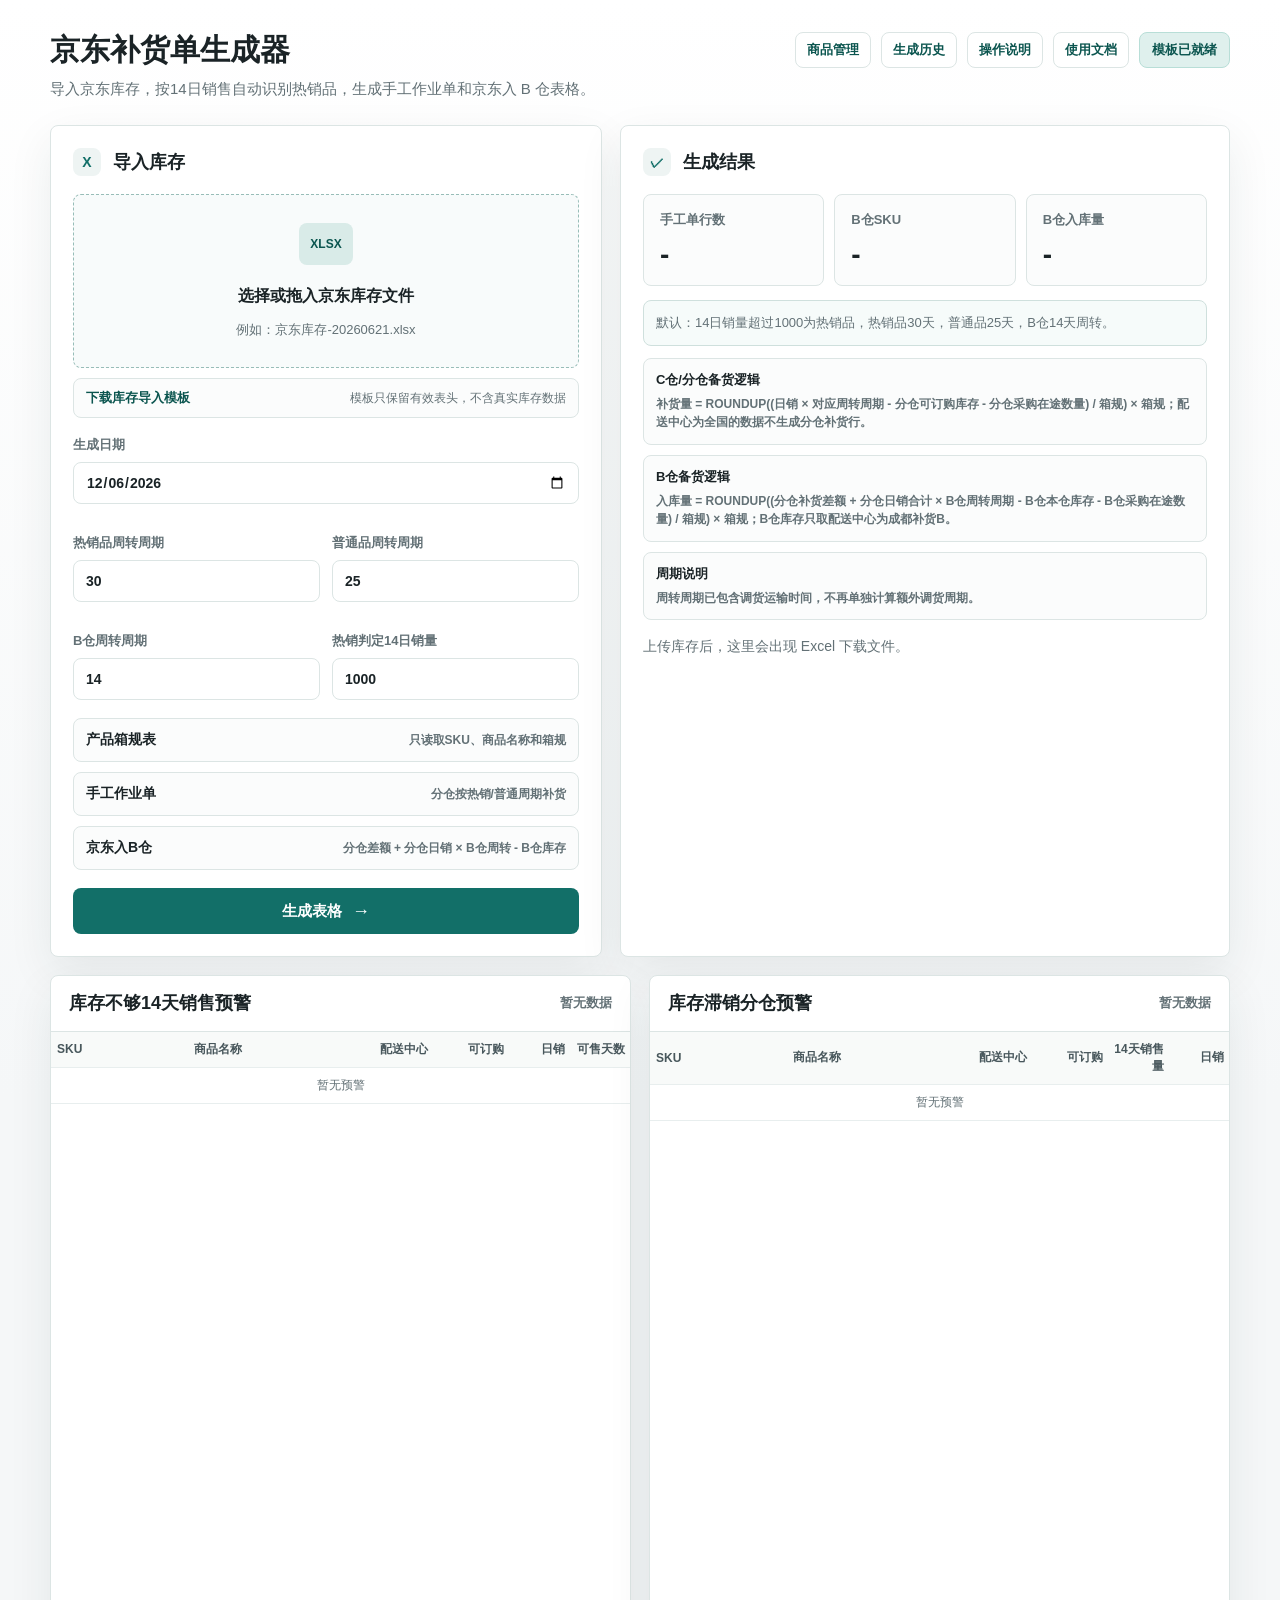
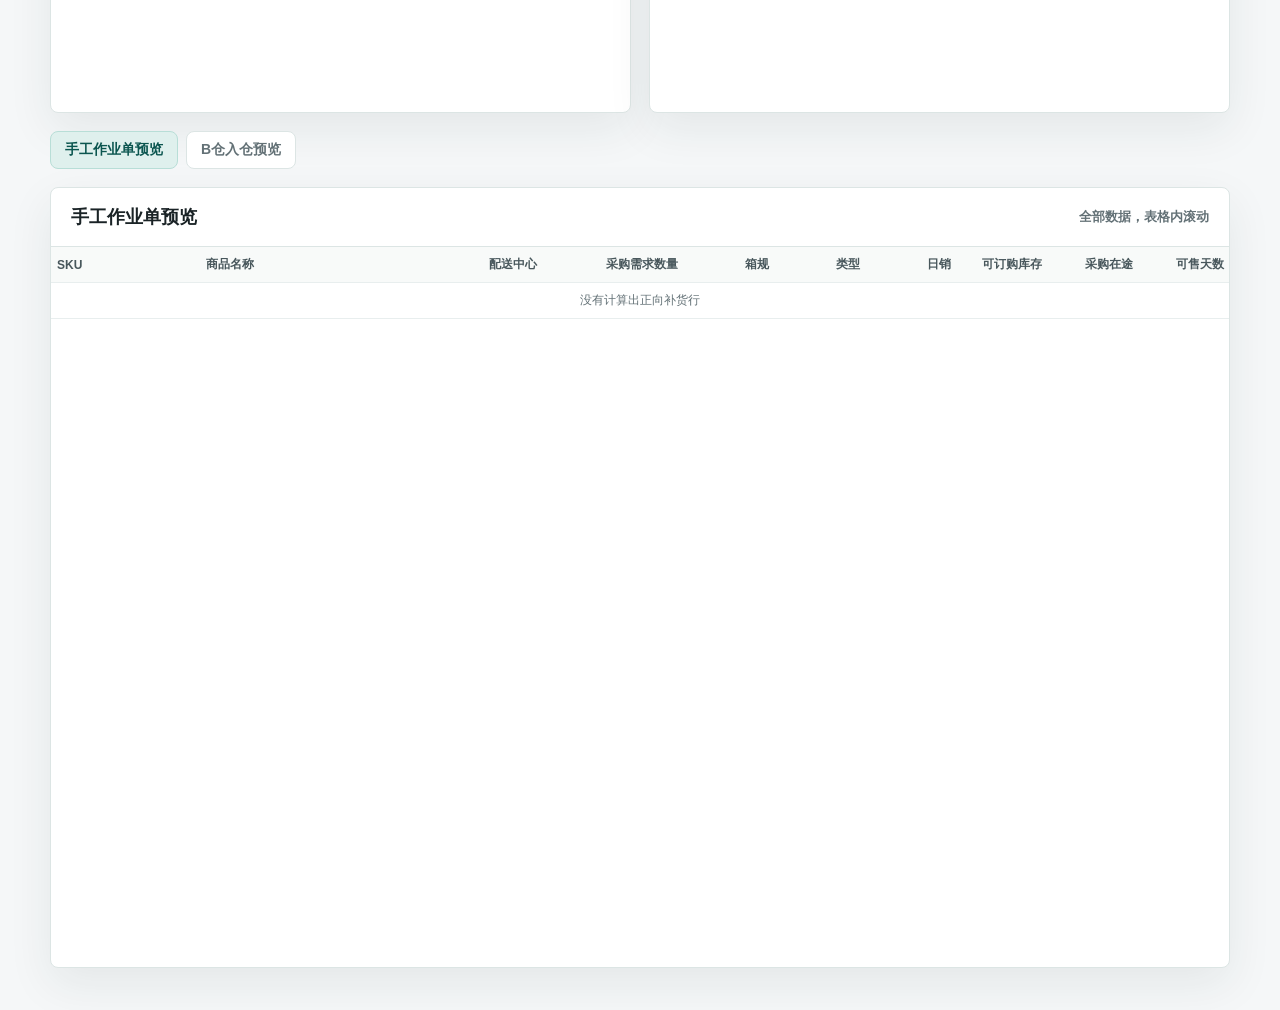
==== static/index.html @ a7c9fe4e "Initial JD replenishment app" ====
﻿<!doctype html>
<html lang="zh-CN">
  <head>
    <meta charset="utf-8" />
    <meta name="viewport" content="width=device-width, initial-scale=1" />
    <title>京东补货单生成器</title>
    <link rel="stylesheet" href="/static/styles.css?v=20260625-docs-template1" />
  </head>
  <body>
    <main class="shell">
      <header class="topbar">
        <div>
          <h1>京东补货单生成器</h1>
          <p>导入京东库存，按14日销售自动识别热销品，生成手工作业单和京东入 B 仓表格。</p>
        </div>
        <nav class="top-actions">
          <a href="/products">商品管理</a>
          <a href="/history">生成历史</a>
          <a href="/static/docs/操作说明.md" target="_blank" rel="noopener">操作说明</a>
          <a href="/static/docs/程序使用文档.md" target="_blank" rel="noopener">使用文档</a>
          <div class="status-pill" id="statusPill">模板已就绪</div>
        </nav>
      </header>

      <section class="workspace">
        <form class="panel upload-panel" id="generateForm">
          <div class="section-title">
            <span class="icon">X</span>
            <h2>导入库存</h2>
          </div>

          <label class="dropzone" for="inventoryFile" id="dropzone">
            <input id="inventoryFile" name="inventory" type="file" accept=".xlsx" required />
            <span class="file-icon">XLSX</span>
            <strong id="fileLabel">选择或拖入京东库存文件</strong>
            <small>例如：京东库存-20260621.xlsx</small>
          </label>
          <div class="upload-help-row">
            <a href="/static/templates/库存导入模板.xlsx" download>下载库存导入模板</a>
            <span>模板只保留有效表头，不含真实库存数据</span>
          </div>

          <div class="field-grid">
            <label class="field">
              <span>生成日期</span>
              <input id="runDate" name="run_date" type="date" required />
            </label>
            <label class="field">
              <span>热销品周转周期</span>
              <input id="hotTurnoverDays" name="hot_turnover_days" type="number" min="0" step="1" value="30" />
            </label>
            <label class="field">
              <span>普通品周转周期</span>
              <input id="normalTurnoverDays" name="normal_turnover_days" type="number" min="0" step="1" value="25" />
            </label>
            <label class="field">
              <span>B仓周转周期</span>
              <input id="bTurnoverDays" name="b_turnover_days" type="number" min="0" step="1" value="14" />
            </label>
            <label class="field">
              <span>热销判定14日销量</span>
              <input id="hotSalesThreshold" name="hot_sales_threshold" type="number" min="0" step="1" value="1000" />
            </label>
          </div>

          <div class="template-list">
            <div><span>产品箱规表</span><strong>只读取SKU、商品名称和箱规</strong></div>
            <div><span>手工作业单</span><strong>分仓按热销/普通周期补货</strong></div>
            <div><span>京东入B仓</span><strong>分仓差额 + 分仓日销 × B仓周转 - B仓库存</strong></div>
          </div>

          <button class="primary-button" type="submit">
            <span>生成表格</span>
            <span class="button-icon">→</span>
          </button>
        </form>

        <section class="panel result-panel">
          <div class="section-title">
            <span class="icon">✓</span>
            <h2>生成结果</h2>
          </div>

          <div class="metrics">
            <div>
              <span>手工单行数</span>
              <strong id="manualCount">-</strong>
            </div>
            <div>
              <span>B仓SKU</span>
              <strong id="bCount">-</strong>
            </div>
            <div>
              <span>B仓入库量</span>
              <strong id="totalQty">-</strong>
            </div>
          </div>

          <div class="rule-note" id="ruleNote">默认：14日销量超过1000为热销品，热销品30天，普通品25天，B仓14天周转。</div>

          <div class="logic-list">
            <div>
              <span>C仓/分仓备货逻辑</span>
              <strong>补货量 = ROUNDUP((日销 × 对应周转周期 - 分仓可订购库存 - 分仓采购在途数量) / 箱规) × 箱规；配送中心为全国的数据不生成分仓补货行。</strong>
            </div>
            <div>
              <span>B仓备货逻辑</span>
              <strong>入库量 = ROUNDUP((分仓补货差额 + 分仓日销合计 × B仓周转周期 - B仓本仓库存 - B仓采购在途数量) / 箱规) × 箱规；B仓库存只取配送中心为成都补货B。</strong>
            </div>
            <div>
              <span>周期说明</span>
              <strong>周转周期已包含调货运输时间，不再单独计算额外调货周期。</strong>
            </div>
          </div>

          <div class="downloads" id="downloads">
            <p class="empty">上传库存后，这里会出现 Excel 下载文件。</p>
          </div>
        </section>
      </section>

      <section class="warning-grid">
        <section class="panel warning-panel">
          <div class="table-head">
            <h2>库存不够14天销售预警</h2>
            <span id="shortageMeta">暂无数据</span>
          </div>
          <div class="table-wrap compact">
            <table>
              <thead>
                <tr>
                  <th>SKU</th>
                  <th>商品名称</th>
                  <th>配送中心</th>
                  <th>可订购</th>
                  <th>日销</th>
                  <th>可售天数</th>
                </tr>
              </thead>
              <tbody id="shortageBody">
                <tr><td colspan="6" class="placeholder">暂无预警</td></tr>
              </tbody>
            </table>
          </div>
        </section>

        <section class="panel warning-panel">
          <div class="table-head">
            <h2>库存滞销分仓预警</h2>
            <span id="stagnantMeta">暂无数据</span>
          </div>
          <div class="table-wrap compact">
            <table>
              <thead>
                <tr>
                  <th>SKU</th>
                  <th>商品名称</th>
                  <th>配送中心</th>
                  <th>可订购</th>
                  <th>14天销售量</th>
                  <th>日销</th>
                </tr>
              </thead>
              <tbody id="stagnantBody">
                <tr><td colspan="6" class="placeholder">暂无预警</td></tr>
              </tbody>
            </table>
          </div>
        </section>
      </section>

      <section class="preview-tabs">
        <button type="button" class="tab-button active" data-preview="manual">手工作业单预览</button>
        <button type="button" class="tab-button" data-preview="b">B仓入仓预览</button>
      </section>

      <section class="table-section">
        <div class="table-head">
          <h2 id="previewTitle">手工作业单预览</h2>
          <span id="previewMeta">全部数据，表格内滚动</span>
        </div>
        <div class="table-wrap">
          <table>
            <thead id="previewHead"></thead>
            <tbody id="previewBody">
              <tr><td colspan="7" class="placeholder">暂无数据</td></tr>
            </tbody>
          </table>
        </div>
      </section>
    </main>
    <script src="/static/app.js?v=20260625-table-compact1"></script>
  </body>
</html>
---- static/styles.css ----
:root {
  color-scheme: light;
  --bg: #f5f7f8;
  --surface: #ffffff;
  --surface-muted: #eef4f3;
  --text: #1a2326;
  --muted: #637176;
  --line: #dce5e4;
  --accent: #126f68;
  --accent-dark: #0b554f;
  --accent-soft: #dff0ed;
  --blue: #2f5f98;
  --shadow: 0 16px 45px rgba(28, 47, 50, 0.08);
}

* {
  box-sizing: border-box;
}

body {
  margin: 0;
  min-height: 100vh;
  background: linear-gradient(180deg, #ffffff 0%, var(--bg) 42%);
  color: var(--text);
  font-family:
    "Microsoft YaHei UI",
    "Microsoft YaHei",
    "PingFang SC",
    Arial,
    sans-serif;
  letter-spacing: 0;
}

.shell {
  width: min(1180px, calc(100vw - 40px));
  margin: 0 auto;
  padding: 32px 0 42px;
}

.topbar {
  display: flex;
  align-items: flex-start;
  justify-content: space-between;
  gap: 24px;
  margin-bottom: 24px;
}

.top-actions {
  display: flex;
  align-items: center;
  gap: 10px;
  flex-wrap: wrap;
  justify-content: flex-end;
}

.top-actions a {
  padding: 8px 11px;
  border: 1px solid var(--line);
  border-radius: 8px;
  background: #fff;
  color: var(--accent-dark);
  font-size: 13px;
  font-weight: 800;
  text-decoration: none;
}

h1,
h2,
p {
  margin: 0;
}

h1 {
  font-size: 30px;
  line-height: 1.2;
  font-weight: 750;
}

.topbar p {
  margin-top: 9px;
  color: var(--muted);
  font-size: 15px;
  line-height: 1.6;
}

.status-pill {
  flex: 0 0 auto;
  padding: 8px 12px;
  border: 1px solid #b8ded7;
  border-radius: 8px;
  background: var(--accent-soft);
  color: var(--accent-dark);
  font-size: 13px;
  font-weight: 700;
}

.workspace {
  display: grid;
  grid-template-columns: minmax(360px, 0.95fr) minmax(420px, 1.05fr);
  gap: 18px;
  align-items: stretch;
}

.panel,
.table-section {
  background: var(--surface);
  border: 1px solid var(--line);
  border-radius: 8px;
  box-shadow: var(--shadow);
}

.panel {
  padding: 22px;
}

.section-title,
.table-head {
  display: flex;
  align-items: center;
  justify-content: space-between;
  gap: 12px;
}

.section-title {
  justify-content: flex-start;
  margin-bottom: 18px;
}

.section-title h2,
.table-head h2 {
  font-size: 18px;
  line-height: 1.25;
  font-weight: 750;
}

.icon {
  display: grid;
  place-items: center;
  width: 28px;
  height: 28px;
  border-radius: 8px;
  background: var(--surface-muted);
  color: var(--accent);
  font-size: 14px;
  font-weight: 800;
}

.dropzone {
  display: grid;
  place-items: center;
  min-height: 174px;
  padding: 24px;
  border: 1.5px dashed #98bdb8;
  border-radius: 8px;
  background: #f8fbfb;
  cursor: pointer;
  text-align: center;
  transition:
    border-color 160ms ease,
    background 160ms ease,
    transform 160ms ease;
}

.dropzone:hover,
.dropzone.is-dragging {
  border-color: var(--accent);
  background: #edf7f5;
  transform: translateY(-1px);
}

.dropzone input {
  display: none;
}

.file-icon {
  display: inline-flex;
  align-items: center;
  justify-content: center;
  width: 54px;
  height: 42px;
  margin-bottom: 12px;
  border-radius: 8px;
  background: #d9ebe8;
  color: var(--accent-dark);
  font-size: 12px;
  font-weight: 800;
}

.dropzone strong {
  font-size: 16px;
  line-height: 1.4;
}

.dropzone small {
  margin-top: 6px;
  color: var(--muted);
  font-size: 13px;
}

.upload-help-row {
  display: flex;
  align-items: center;
  justify-content: space-between;
  gap: 12px;
  margin-top: 10px;
  padding: 10px 12px;
  border: 1px solid var(--line);
  border-radius: 8px;
  background: #fbfcfc;
}

.upload-help-row a {
  flex: 0 0 auto;
  color: var(--accent-dark);
  font-size: 13px;
  font-weight: 800;
  text-decoration: none;
}

.upload-help-row span {
  color: var(--muted);
  font-size: 12px;
  line-height: 1.4;
  text-align: right;
}

.field {
  display: grid;
  gap: 8px;
  margin-top: 18px;
  color: var(--muted);
  font-size: 13px;
  font-weight: 700;
}

.field-grid {
  display: grid;
  grid-template-columns: 1fr 1fr;
  gap: 12px;
}

.field-grid .field:first-child {
  grid-column: 1 / -1;
}

.field input {
  height: 42px;
  border: 1px solid var(--line);
  border-radius: 8px;
  padding: 0 12px;
  color: var(--text);
  font: inherit;
  font-size: 14px;
  background: #fff;
}

.template-list {
  display: grid;
  gap: 10px;
  margin: 18px 0;
}

.template-list div {
  display: flex;
  align-items: center;
  justify-content: space-between;
  gap: 16px;
  padding: 12px;
  border: 1px solid var(--line);
  border-radius: 8px;
  background: #fbfcfc;
}

.template-list span {
  font-size: 14px;
  font-weight: 750;
}

.template-list strong {
  color: var(--muted);
  font-size: 12px;
  font-weight: 600;
  text-align: right;
}

.primary-button {
  display: flex;
  align-items: center;
  justify-content: center;
  gap: 10px;
  width: 100%;
  height: 46px;
  border: 0;
  border-radius: 8px;
  background: var(--accent);
  color: #fff;
  font-size: 15px;
  font-weight: 800;
  cursor: pointer;
}

.primary-button:disabled {
  cursor: wait;
  background: #7ca7a1;
}

.button-icon {
  font-size: 18px;
  line-height: 1;
}

.metrics {
  display: grid;
  grid-template-columns: repeat(3, 1fr);
  gap: 10px;
}

.metrics div {
  min-height: 92px;
  padding: 16px;
  border: 1px solid var(--line);
  border-radius: 8px;
  background: #fbfcfc;
}

.metrics span {
  display: block;
  color: var(--muted);
  font-size: 13px;
  font-weight: 700;
}

.metrics strong {
  display: block;
  margin-top: 12px;
  font-size: 28px;
  line-height: 1;
}

.downloads {
  display: grid;
  gap: 10px;
  margin-top: 18px;
}

.management-grid {
  display: grid;
  grid-template-columns: 360px minmax(0, 1fr);
  gap: 18px;
  align-items: start;
}

.toolbar-row {
  display: flex;
  gap: 10px;
  align-items: center;
  flex-wrap: wrap;
}

.secondary-button {
  height: 38px;
  border: 1px solid #b8ded7;
  border-radius: 8px;
  padding: 0 14px;
  background: var(--accent-soft);
  color: var(--accent-dark);
  font: inherit;
  font-size: 14px;
  font-weight: 800;
  cursor: pointer;
}

.secondary-button:disabled {
  cursor: wait;
  opacity: 0.65;
}

.plain-input {
  height: 38px;
  border: 1px solid var(--line);
  border-radius: 8px;
  padding: 0 12px;
  color: var(--text);
  font: inherit;
  font-size: 14px;
  background: #fff;
}

.product-table-wrap,
.history-preview-wrap {
  max-height: 760px;
  overflow: auto;
}

.product-table-wrap table {
  table-layout: fixed;
  min-width: 1180px;
}

.product-table-wrap th:first-child,
.product-table-wrap td:first-child {
  width: 180px;
  max-width: 180px;
}

.product-table-wrap th:nth-child(2),
.product-table-wrap td:nth-child(2) {
  width: 300px;
  max-width: 300px;
}

.history-list {
  display: grid;
  gap: 10px;
}

.history-pager {
  display: flex;
  align-items: center;
  justify-content: space-between;
  gap: 10px;
  margin-top: 14px;
}

.history-pager span {
  color: var(--muted);
  font-size: 13px;
  font-weight: 700;
}

.history-card {
  width: 100%;
  border: 1px solid var(--line);
  border-radius: 8px;
  padding: 12px;
  background: #fff;
  color: var(--text);
  text-align: left;
  font: inherit;
  cursor: pointer;
}

.history-card.active {
  border-color: #98bdb8;
  background: #f0f8f6;
}

.history-card strong,
.history-card span {
  display: block;
}

.history-card span {
  margin-top: 5px;
  color: var(--muted);
  font-size: 12px;
}

.rule-note {
  margin-top: 14px;
  padding: 12px;
  border: 1px solid #cfe0dd;
  border-radius: 8px;
  background: #f6fbfa;
  color: var(--muted);
  font-size: 13px;
  line-height: 1.5;
}

.logic-list {
  display: grid;
  gap: 10px;
  margin-top: 12px;
}

.logic-list div {
  display: grid;
  gap: 6px;
  padding: 12px;
  border: 1px solid var(--line);
  border-radius: 8px;
  background: #fbfcfc;
}

.logic-list span {
  color: var(--text);
  font-size: 13px;
  font-weight: 800;
}

.logic-list strong {
  color: var(--muted);
  font-size: 12px;
  font-weight: 600;
  line-height: 1.55;
}

.download-row {
  display: flex;
  align-items: center;
  justify-content: space-between;
  gap: 16px;
  padding: 14px;
  border: 1px solid var(--line);
  border-radius: 8px;
}

.download-row span {
  min-width: 0;
  overflow-wrap: anywhere;
  font-size: 14px;
  font-weight: 750;
}

.download-row a {
  flex: 0 0 auto;
  padding: 8px 11px;
  border-radius: 8px;
  background: var(--accent-soft);
  color: var(--accent-dark);
  font-size: 13px;
  font-weight: 800;
  text-decoration: none;
}

.empty,
.placeholder {
  color: var(--muted);
  font-size: 14px;
}

.table-section {
  margin-top: 18px;
  overflow: hidden;
}

.warning-grid {
  display: grid;
  grid-template-columns: 1fr 1fr;
  gap: 18px;
  margin-top: 18px;
}

.warning-panel {
  padding: 0;
  overflow: hidden;
}

.warning-panel .table-head {
  padding: 16px 18px;
}

.warning-panel table {
  min-width: 0;
  table-layout: fixed;
}

.warning-panel .table-wrap {
  overflow-x: hidden;
  overflow-y: auto;
}

.warning-panel th,
.warning-panel td {
  white-space: normal;
  overflow-wrap: anywhere;
  word-break: break-word;
}

.warning-panel th:first-child,
.warning-panel td:first-child {
  width: 92px;
  max-width: 92px;
}

.warning-panel th:nth-child(2),
.warning-panel td:nth-child(2) {
  width: 38%;
  max-width: none;
}

.warning-panel th:nth-child(3),
.warning-panel td:nth-child(3) {
  width: 72px;
  max-width: 72px;
}

.warning-panel th:nth-child(n+4),
.warning-panel td:nth-child(n+4) {
  width: 58px;
  max-width: 64px;
  padding-left: 4px;
  padding-right: 4px;
  text-align: right;
}

.compact th,
.compact td {
  padding: 9px 6px;
  font-size: 12px;
}

.preview-tabs {
  display: flex;
  gap: 8px;
  margin-top: 18px;
}

.tab-button {
  height: 38px;
  padding: 0 14px;
  border: 1px solid var(--line);
  border-radius: 8px;
  background: #fff;
  color: var(--muted);
  font: inherit;
  font-size: 14px;
  font-weight: 800;
  cursor: pointer;
}

.tab-button.active {
  border-color: #b8ded7;
  background: var(--accent-soft);
  color: var(--accent-dark);
}

.table-head {
  padding: 18px 20px;
  border-bottom: 1px solid var(--line);
}

.table-head span {
  color: var(--muted);
  font-size: 13px;
  font-weight: 700;
}

.table-wrap {
  overflow: auto;
}

.table-section table,
.history-preview-wrap table {
  min-width: 0;
  table-layout: fixed;
}

.table-section th,
.table-section td,
.history-preview-wrap th,
.history-preview-wrap td {
  padding: 9px 6px;
  white-space: normal;
  overflow-wrap: anywhere;
  word-break: break-word;
  font-size: 12px;
}

.table-section th:nth-child(2),
.table-section td:nth-child(2),
.history-preview-wrap th:nth-child(2),
.history-preview-wrap td:nth-child(2),
.warning-panel th:nth-child(2),
.warning-panel td:nth-child(2) {
  width: 24%;
}

.history-preview-wrap th:nth-child(2),
.history-preview-wrap td:nth-child(2) {
  width: 36%;
}

.name-cell {
  line-height: 1.35;
}

td:first-child,
th:first-child {
  width: 118px;
  max-width: 118px;
}

td:first-child,
th:first-child,
.name-cell,
th:nth-child(2) {
  white-space: nowrap !important;
  overflow: hidden;
  text-overflow: ellipsis;
  word-break: normal !important;
  overflow-wrap: normal !important;
}

.table-section td:nth-child(n+4),
.table-section th:nth-child(n+4),
.history-preview-wrap td:nth-child(n+4),
.history-preview-wrap th:nth-child(n+4),
.warning-panel td:nth-child(n+4),
.warning-panel th:nth-child(n+4) {
  width: 72px;
  max-width: 82px;
  padding-left: 5px;
  padding-right: 5px;
  text-align: right;
}

.table-section td:nth-child(3),
.table-section th:nth-child(3),
.history-preview-wrap td:nth-child(3),
.history-preview-wrap th:nth-child(3),
.warning-panel td:nth-child(3),
.warning-panel th:nth-child(3) {
  width: 86px;
}

.table-section .table-wrap {
  height: min(760px, calc(100vh - 180px));
  max-height: 760px;
}

.warning-panel .table-wrap {
  height: min(700px, calc(100vh - 220px));
  max-height: 700px;
}

table {
  width: 100%;
  border-collapse: collapse;
  min-width: 760px;
}

th,
td {
  padding: 13px 16px;
  border-bottom: 1px solid #e8eeee;
  text-align: left;
  font-size: 14px;
  white-space: nowrap;
}

th {
  position: sticky;
  top: 0;
  z-index: 1;
  background: #f8faf9;
  color: #48575c;
  font-size: 12px;
  font-weight: 800;
}

td:nth-child(3),
td:nth-child(4),
td:nth-child(6) {
  font-variant-numeric: tabular-nums;
}

.warning-panel table {
  table-layout: fixed;
}

.warning-panel th:first-child,
.warning-panel td:first-child {
  width: 132px;
  max-width: 132px;
  white-space: nowrap !important;
  overflow: visible;
  text-overflow: clip;
}

.warning-panel th:nth-child(2),
.warning-panel td:nth-child(2) {
  width: 32%;
}

.warning-panel th:nth-child(3),
.warning-panel td:nth-child(3) {
  width: 72px;
  max-width: 72px;
  text-align: left;
}

.warning-panel th:nth-child(n+4),
.warning-panel td:nth-child(n+4) {
  width: 58px;
  max-width: 64px;
  text-align: right;
}

.placeholder {
  padding: 28px 16px;
  text-align: center;
}

@media (max-width: 860px) {
  .shell {
    width: min(100vw - 24px, 680px);
    padding-top: 20px;
  }

  .topbar,
  .workspace,
  .warning-grid,
  .management-grid {
    display: grid;
    grid-template-columns: 1fr;
  }

  h1 {
    font-size: 24px;
  }

  .metrics {
    grid-template-columns: 1fr;
  }

  .field-grid {
    grid-template-columns: 1fr;
  }

  .field-grid .field:first-child {
    grid-column: auto;
  }

  .template-list div,
  .download-row {
    align-items: flex-start;
    flex-direction: column;
  }

  .template-list strong {
    text-align: left;
  }
}
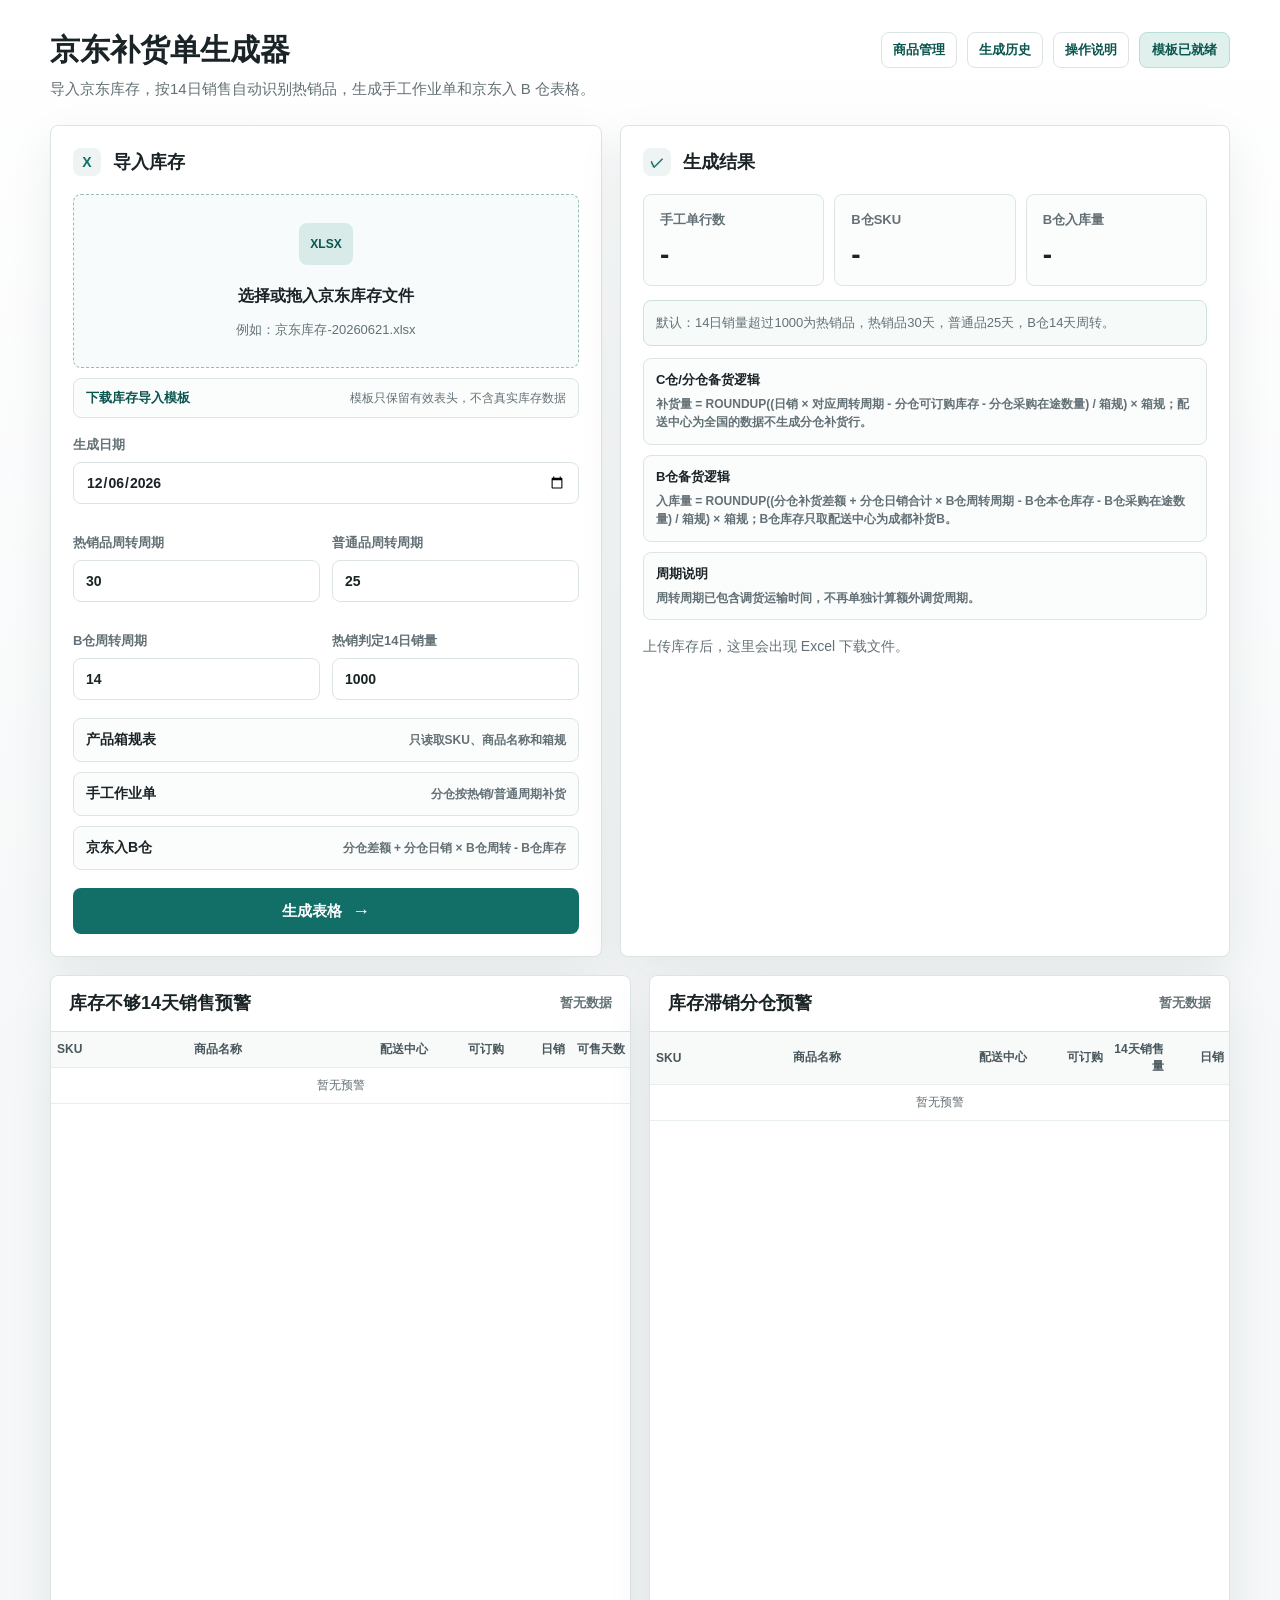
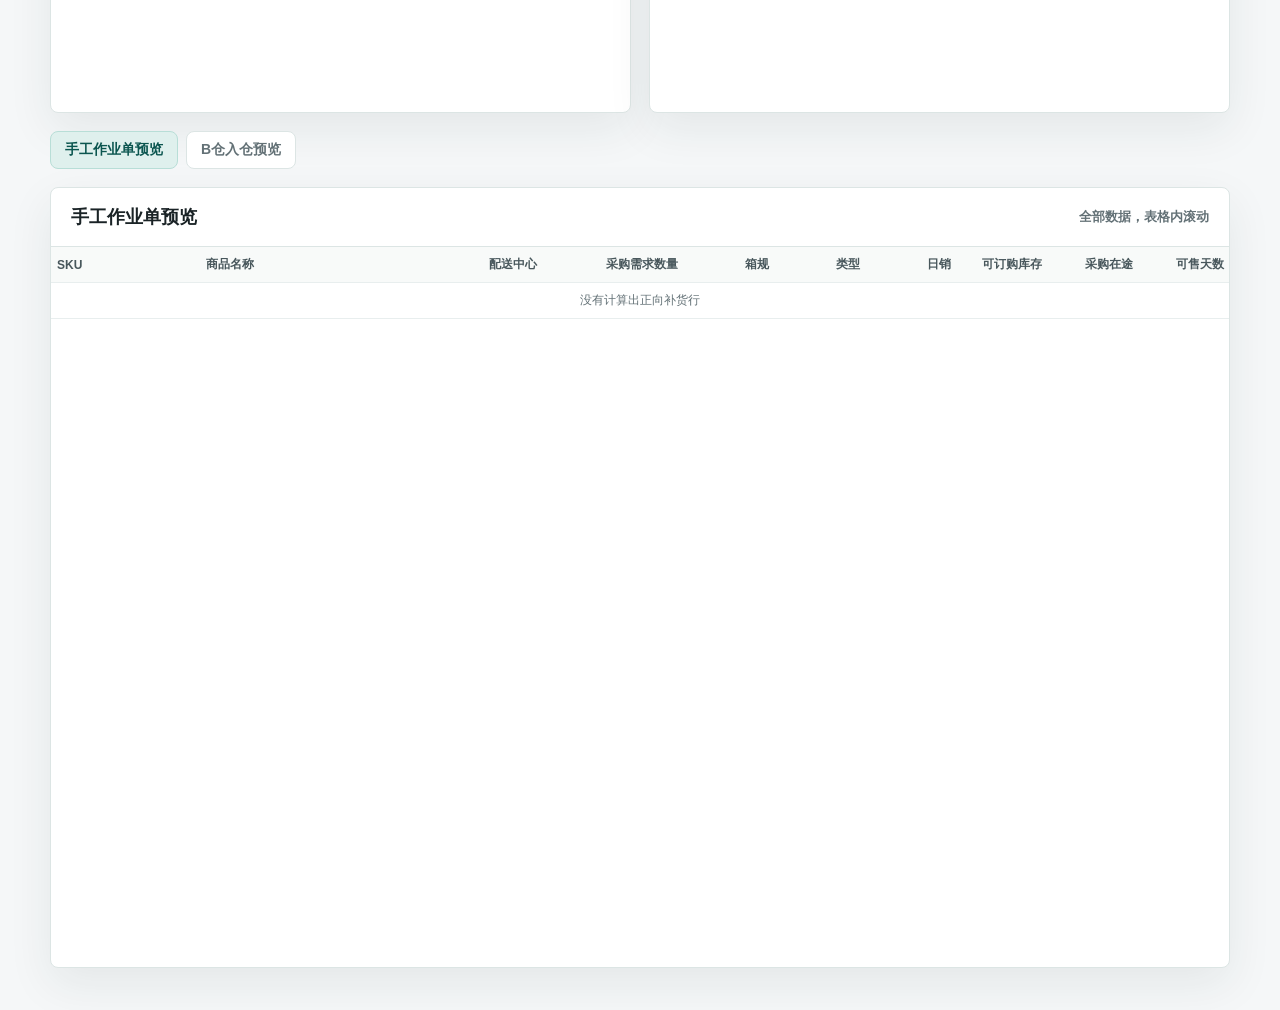
==== commit 93e06716: "Add README and hide usage docs link" ====
--- a/static/index.html
+++ b/static/index.html
@@ -17,7 +17,6 @@
           <a href="/products">商品管理</a>
           <a href="/history">生成历史</a>
           <a href="/static/docs/操作说明.md" target="_blank" rel="noopener">操作说明</a>
-          <a href="/static/docs/程序使用文档.md" target="_blank" rel="noopener">使用文档</a>
           <div class="status-pill" id="statusPill">模板已就绪</div>
         </nav>
       </header>
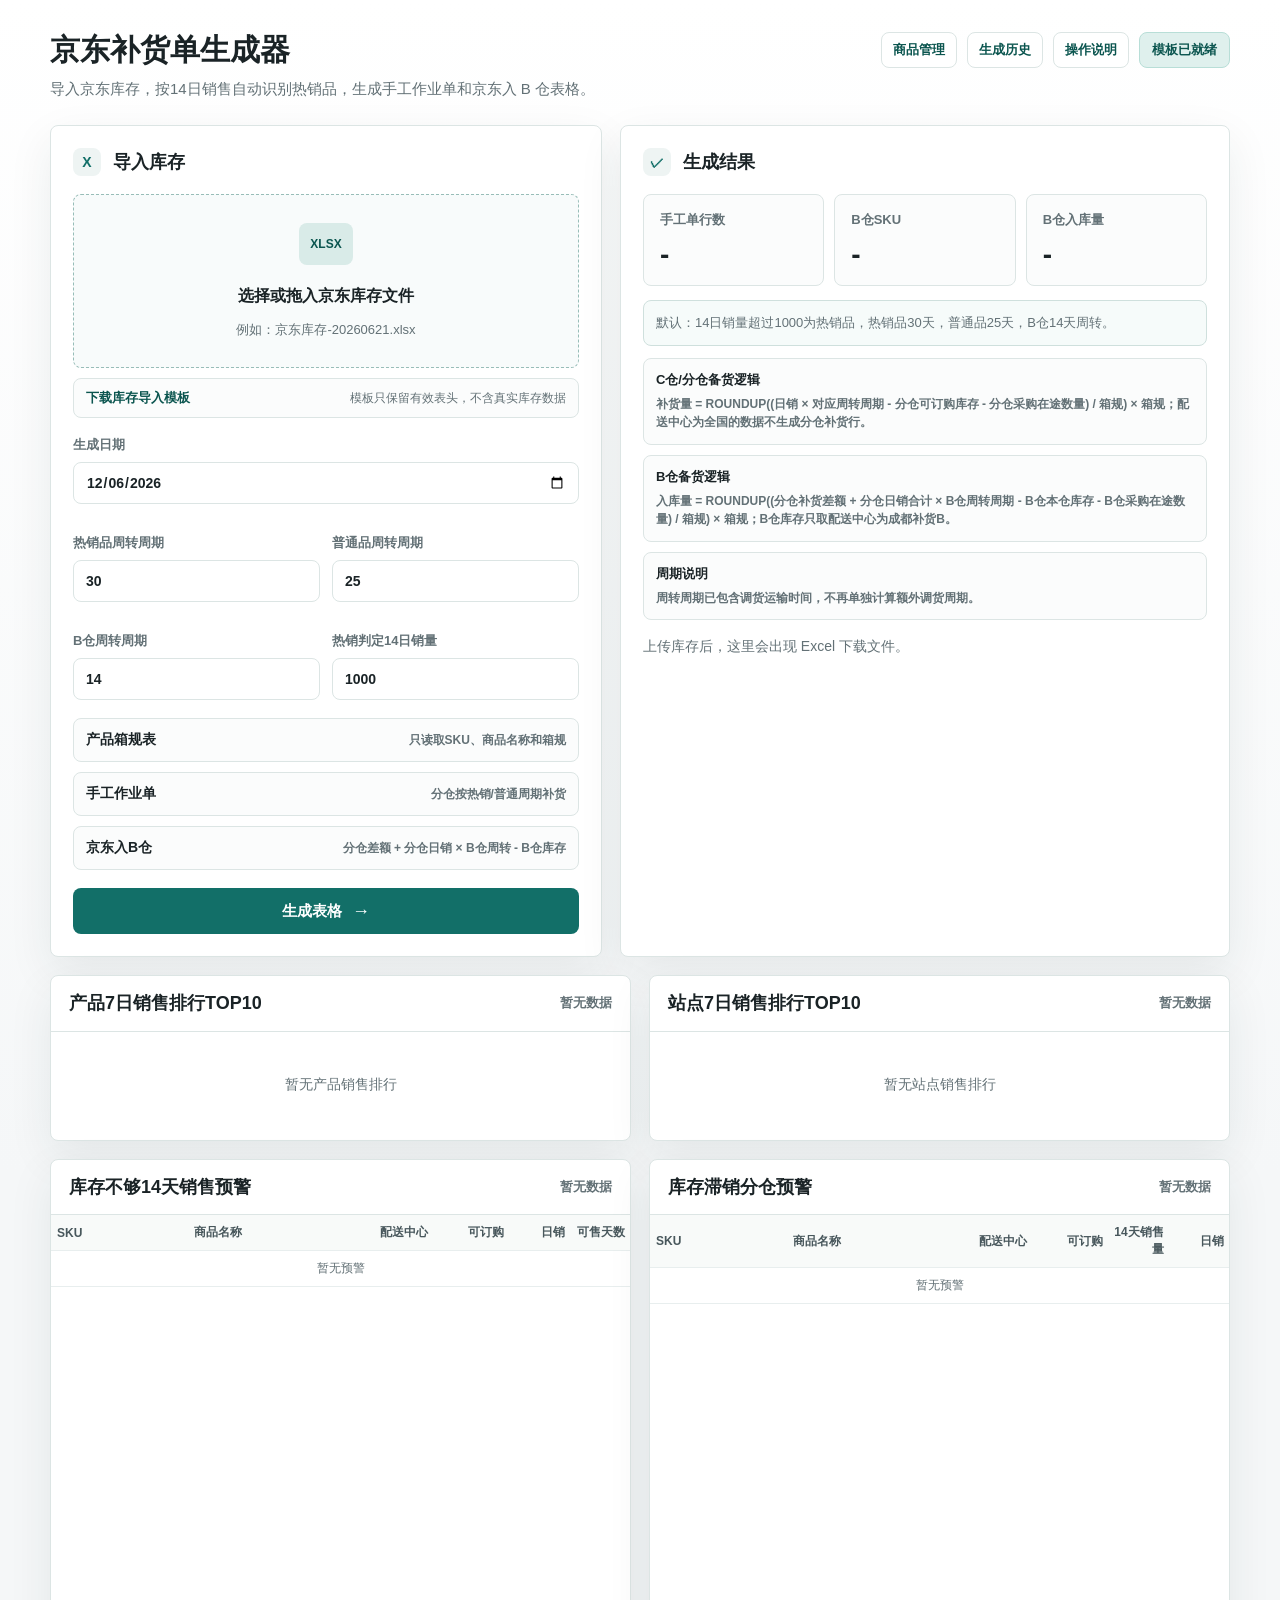
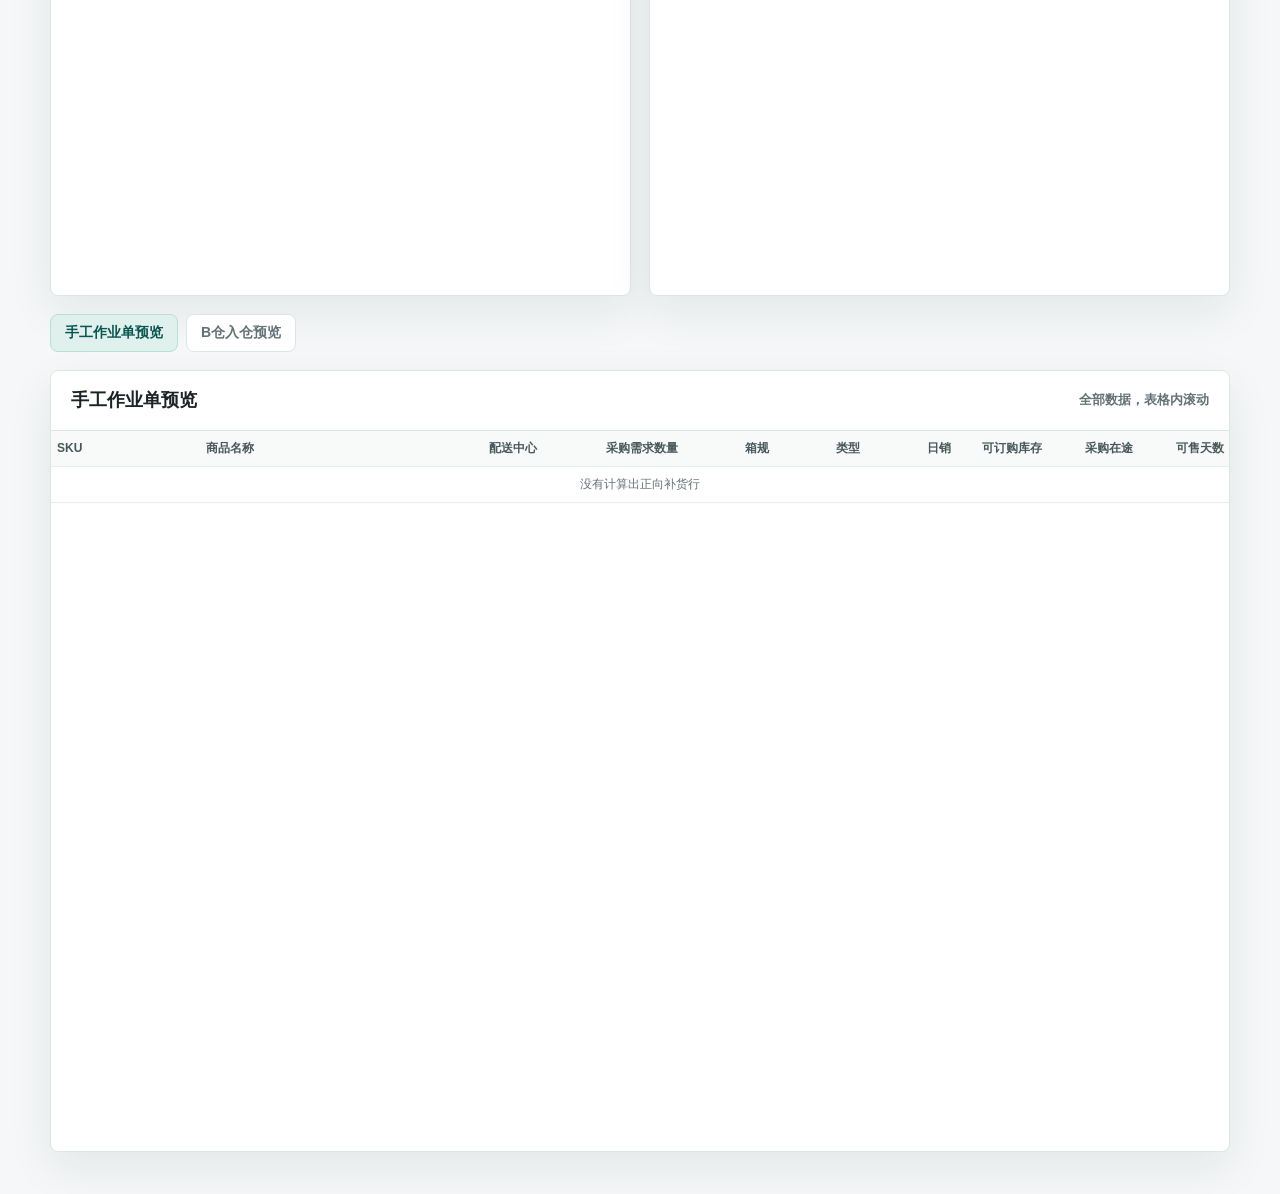
==== commit ffa164a7: "Add 7-day sales ranking charts" ====
--- a/static/index.html
+++ b/static/index.html
@@ -3,6 +3,7 @@
   <head>
     <meta charset="utf-8" />
     <meta name="viewport" content="width=device-width, initial-scale=1" />
+    <meta name="robots" content="noindex, nofollow, noarchive, nosnippet, noimageindex" />
     <title>京东补货单生成器</title>
     <link rel="stylesheet" href="/static/styles.css?v=20260625-docs-template1" />
   </head>
@@ -118,6 +119,28 @@
         </section>
       </section>
 
+      <section class="ranking-grid">
+        <section class="panel ranking-panel">
+          <div class="table-head">
+            <h2>产品7日销售排行TOP10</h2>
+            <span id="productRankingMeta">暂无数据</span>
+          </div>
+          <div class="chart-list" id="productRankingList">
+            <p class="placeholder">导入库存后显示7日销售额占比</p>
+          </div>
+        </section>
+
+        <section class="panel ranking-panel">
+          <div class="table-head">
+            <h2>站点7日销售排行TOP10</h2>
+            <span id="centerRankingMeta">暂无数据</span>
+          </div>
+          <div class="chart-list" id="centerRankingList">
+            <p class="placeholder">导入库存后显示7日销售额占比</p>
+          </div>
+        </section>
+      </section>
+
       <section class="warning-grid">
         <section class="panel warning-panel">
           <div class="table-head">
@@ -188,7 +211,7 @@
         </div>
       </section>
     </main>
-    <script src="/static/app.js?v=20260625-table-compact1"></script>
+    <script src="/static/app.js?v=20260630-ranking1"></script>
   </body>
 </html>
 
--- a/static/styles.css
+++ b/static/styles.css
@@ -541,6 +541,95 @@
   margin-top: 18px;
 }
 
+.ranking-grid {
+  display: grid;
+  grid-template-columns: 1fr 1fr;
+  gap: 18px;
+  margin-top: 18px;
+}
+
+.ranking-panel {
+  padding: 0;
+  overflow: hidden;
+}
+
+.ranking-panel .table-head {
+  padding: 16px 18px;
+}
+
+.chart-list {
+  display: grid;
+  gap: 10px;
+  padding: 16px 18px 18px;
+}
+
+.chart-row {
+  display: grid;
+  grid-template-columns: 28px minmax(0, 1fr) auto;
+  gap: 8px 10px;
+  align-items: center;
+}
+
+.chart-rank {
+  display: grid;
+  place-items: center;
+  width: 24px;
+  height: 24px;
+  border-radius: 7px;
+  background: #eef5f3;
+  color: var(--accent-dark);
+  font-size: 12px;
+  font-weight: 900;
+}
+
+.chart-main {
+  min-width: 0;
+}
+
+.chart-title,
+.chart-sub,
+.chart-value {
+  white-space: nowrap;
+  overflow: hidden;
+  text-overflow: ellipsis;
+}
+
+.chart-title {
+  color: var(--ink);
+  font-size: 14px;
+  font-weight: 850;
+}
+
+.chart-sub {
+  margin-top: 2px;
+  color: var(--muted);
+  font-size: 12px;
+  font-weight: 650;
+}
+
+.chart-value {
+  color: #26373c;
+  font-size: 13px;
+  font-weight: 850;
+  text-align: right;
+  font-variant-numeric: tabular-nums;
+}
+
+.chart-bar-track {
+  grid-column: 2 / -1;
+  height: 8px;
+  overflow: hidden;
+  border-radius: 999px;
+  background: #edf1ef;
+}
+
+.chart-bar-fill {
+  height: 100%;
+  min-width: 2px;
+  border-radius: inherit;
+  background: linear-gradient(90deg, #126f68, #f0a13a);
+}
+
 .warning-panel {
   padding: 0;
   overflow: hidden;
@@ -800,6 +889,7 @@
 
   .topbar,
   .workspace,
+  .ranking-grid,
   .warning-grid,
   .management-grid {
     display: grid;
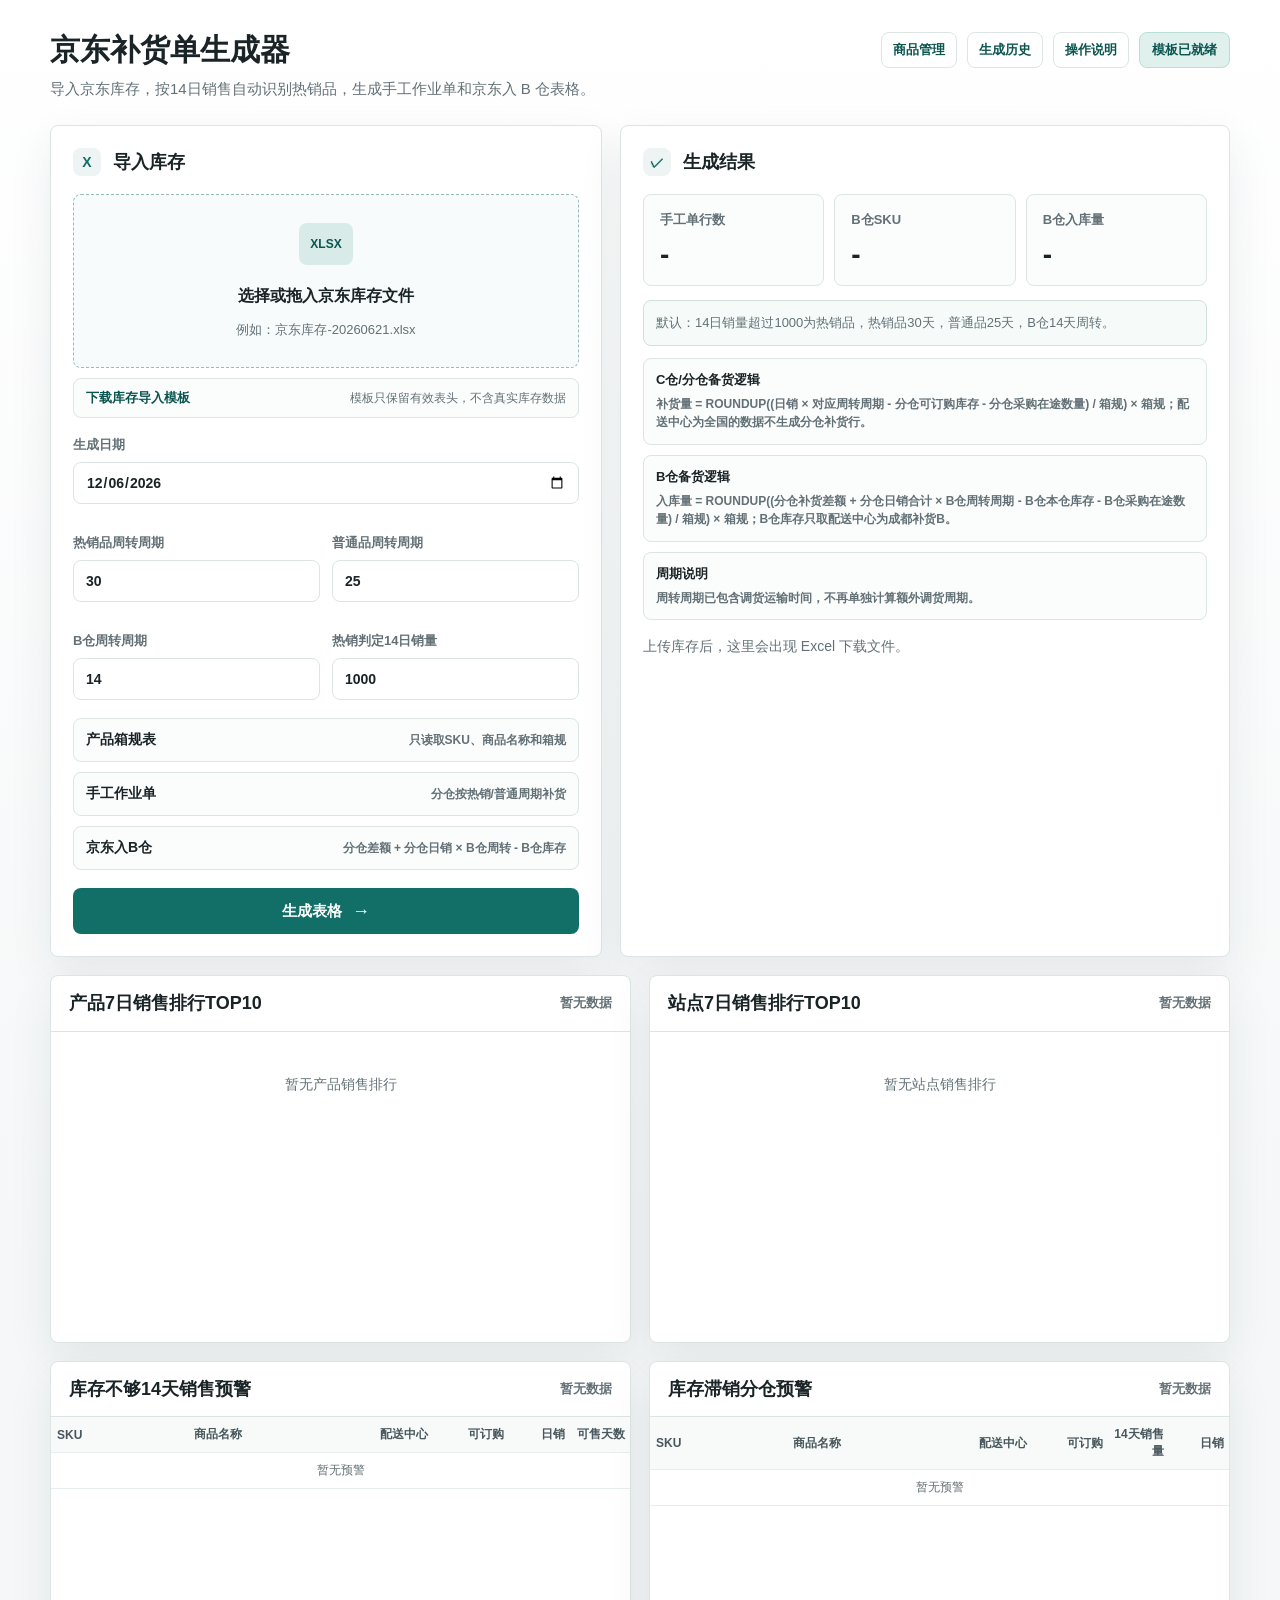
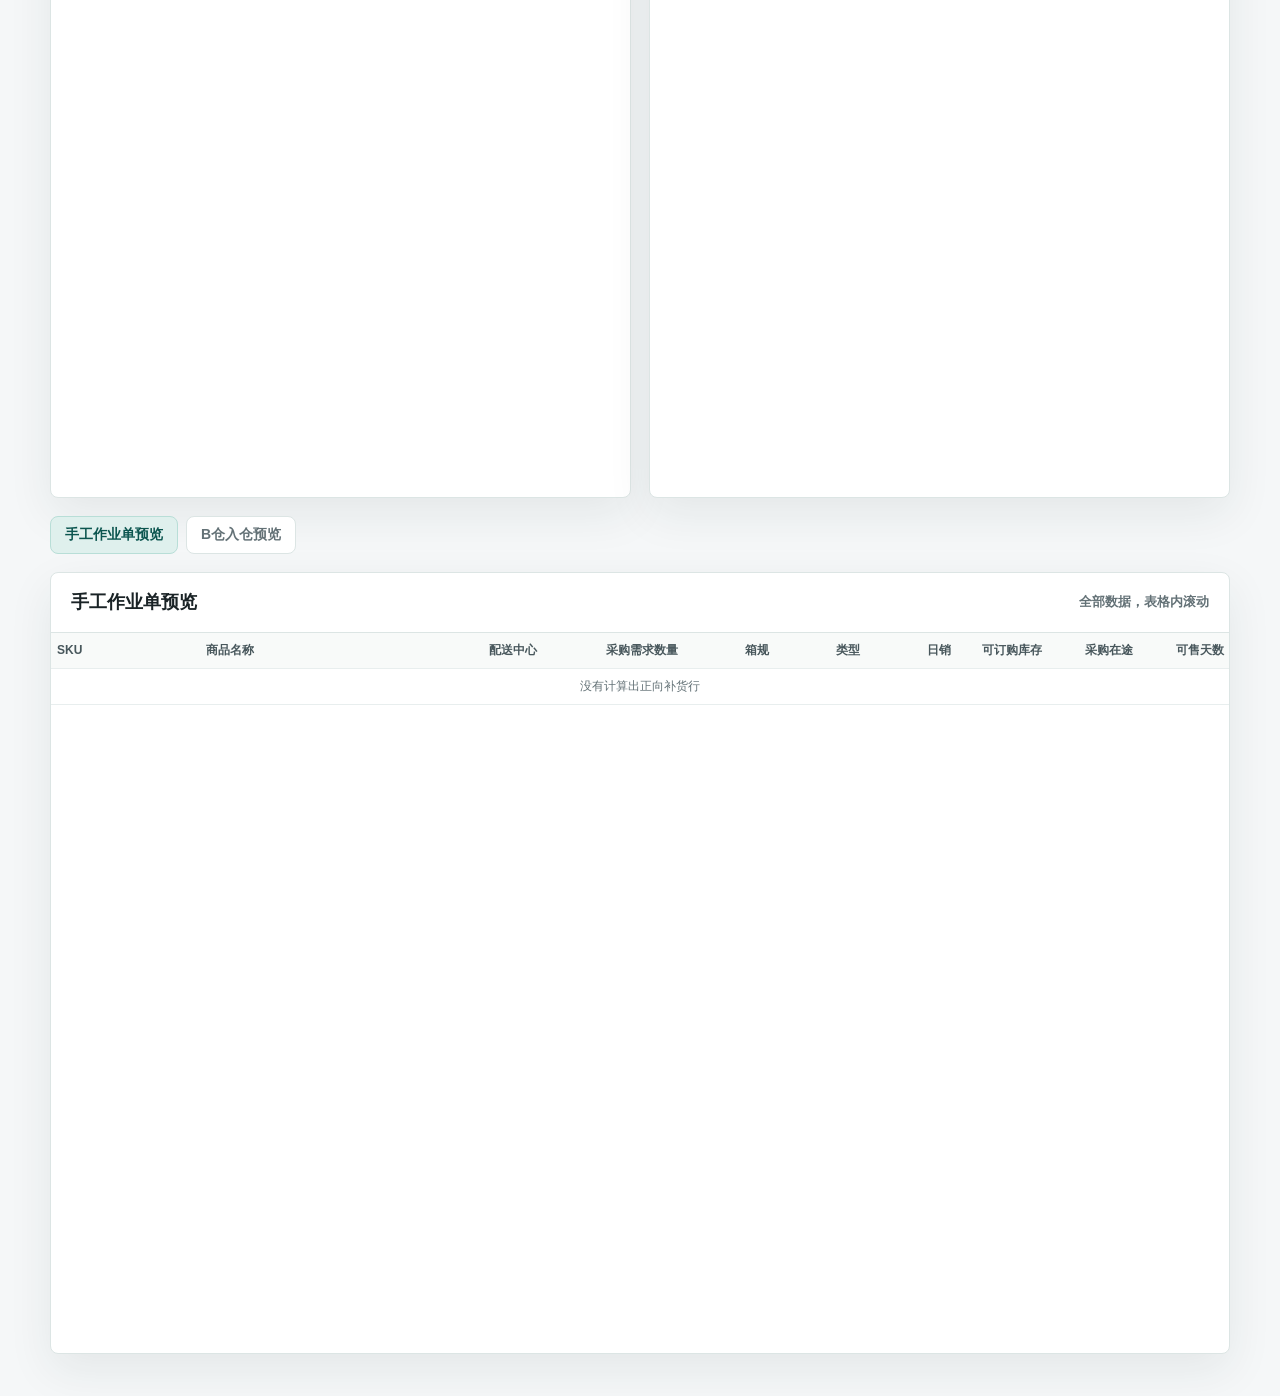
==== commit c98c4264: "Render sales rankings as bar charts" ====
--- a/static/index.html
+++ b/static/index.html
@@ -211,7 +211,7 @@
         </div>
       </section>
     </main>
-    <script src="/static/app.js?v=20260630-ranking1"></script>
+    <script src="/static/app.js?v=20260630-bar-ranking1"></script>
   </body>
 </html>
 
--- a/static/styles.css
+++ b/static/styles.css
@@ -558,76 +558,92 @@
 }
 
 .chart-list {
-  display: grid;
-  gap: 10px;
+  min-height: 310px;
   padding: 16px 18px 18px;
 }
 
-.chart-row {
-  display: grid;
-  grid-template-columns: 28px minmax(0, 1fr) auto;
-  gap: 8px 10px;
-  align-items: center;
-}
-
-.chart-rank {
-  display: grid;
-  place-items: center;
-  width: 24px;
-  height: 24px;
-  border-radius: 7px;
-  background: #eef5f3;
-  color: var(--accent-dark);
-  font-size: 12px;
-  font-weight: 900;
-}
-
-.chart-main {
+.bar-chart {
+  display: grid;
+  grid-template-columns: repeat(10, minmax(0, 1fr));
+  align-items: end;
+  gap: 8px;
+  min-height: 276px;
+}
+
+.bar-item {
+  display: grid;
+  grid-template-rows: 18px 150px 18px 34px 16px 18px;
   min-width: 0;
-}
-
-.chart-title,
-.chart-sub,
-.chart-value {
+  gap: 4px;
+  align-items: end;
+}
+
+.bar-value,
+.bar-rank,
+.bar-title,
+.bar-sub,
+.bar-money {
+  min-width: 0;
   white-space: nowrap;
   overflow: hidden;
   text-overflow: ellipsis;
-}
-
-.chart-title {
+  text-align: center;
+}
+
+.bar-value {
+  color: #26373c;
+  font-size: 12px;
+  font-weight: 900;
+  font-variant-numeric: tabular-nums;
+}
+
+.bar-plot {
+  display: flex;
+  align-items: flex-end;
+  height: 150px;
+  padding: 0 2px;
+  border-bottom: 1px solid #dce5e4;
+  background:
+    linear-gradient(to top, rgba(220, 229, 228, 0.64) 1px, transparent 1px) 0 0 / 100% 25%;
+}
+
+.bar-fill {
+  width: 100%;
+  min-height: 4px;
+  border-radius: 8px 8px 3px 3px;
+  background: linear-gradient(180deg, #f0a13a, #126f68);
+  box-shadow: 0 8px 16px rgba(18, 111, 104, 0.14);
+}
+
+.bar-rank {
+  color: var(--accent-dark);
+  font-size: 11px;
+  font-weight: 900;
+}
+
+.bar-title {
+  align-self: start;
   color: var(--ink);
-  font-size: 14px;
+  font-size: 12px;
   font-weight: 850;
-}
-
-.chart-sub {
-  margin-top: 2px;
-  color: var(--muted);
-  font-size: 12px;
+  line-height: 1.25;
+  white-space: normal;
+  display: -webkit-box;
+  -webkit-line-clamp: 2;
+  -webkit-box-orient: vertical;
+}
+
+.bar-sub {
+  color: var(--muted);
+  font-size: 11px;
   font-weight: 650;
 }
 
-.chart-value {
-  color: #26373c;
-  font-size: 13px;
-  font-weight: 850;
-  text-align: right;
+.bar-money {
+  color: #425157;
+  font-size: 11px;
+  font-weight: 800;
   font-variant-numeric: tabular-nums;
-}
-
-.chart-bar-track {
-  grid-column: 2 / -1;
-  height: 8px;
-  overflow: hidden;
-  border-radius: 999px;
-  background: #edf1ef;
-}
-
-.chart-bar-fill {
-  height: 100%;
-  min-width: 2px;
-  border-radius: inherit;
-  background: linear-gradient(90deg, #126f68, #f0a13a);
 }
 
 .warning-panel {
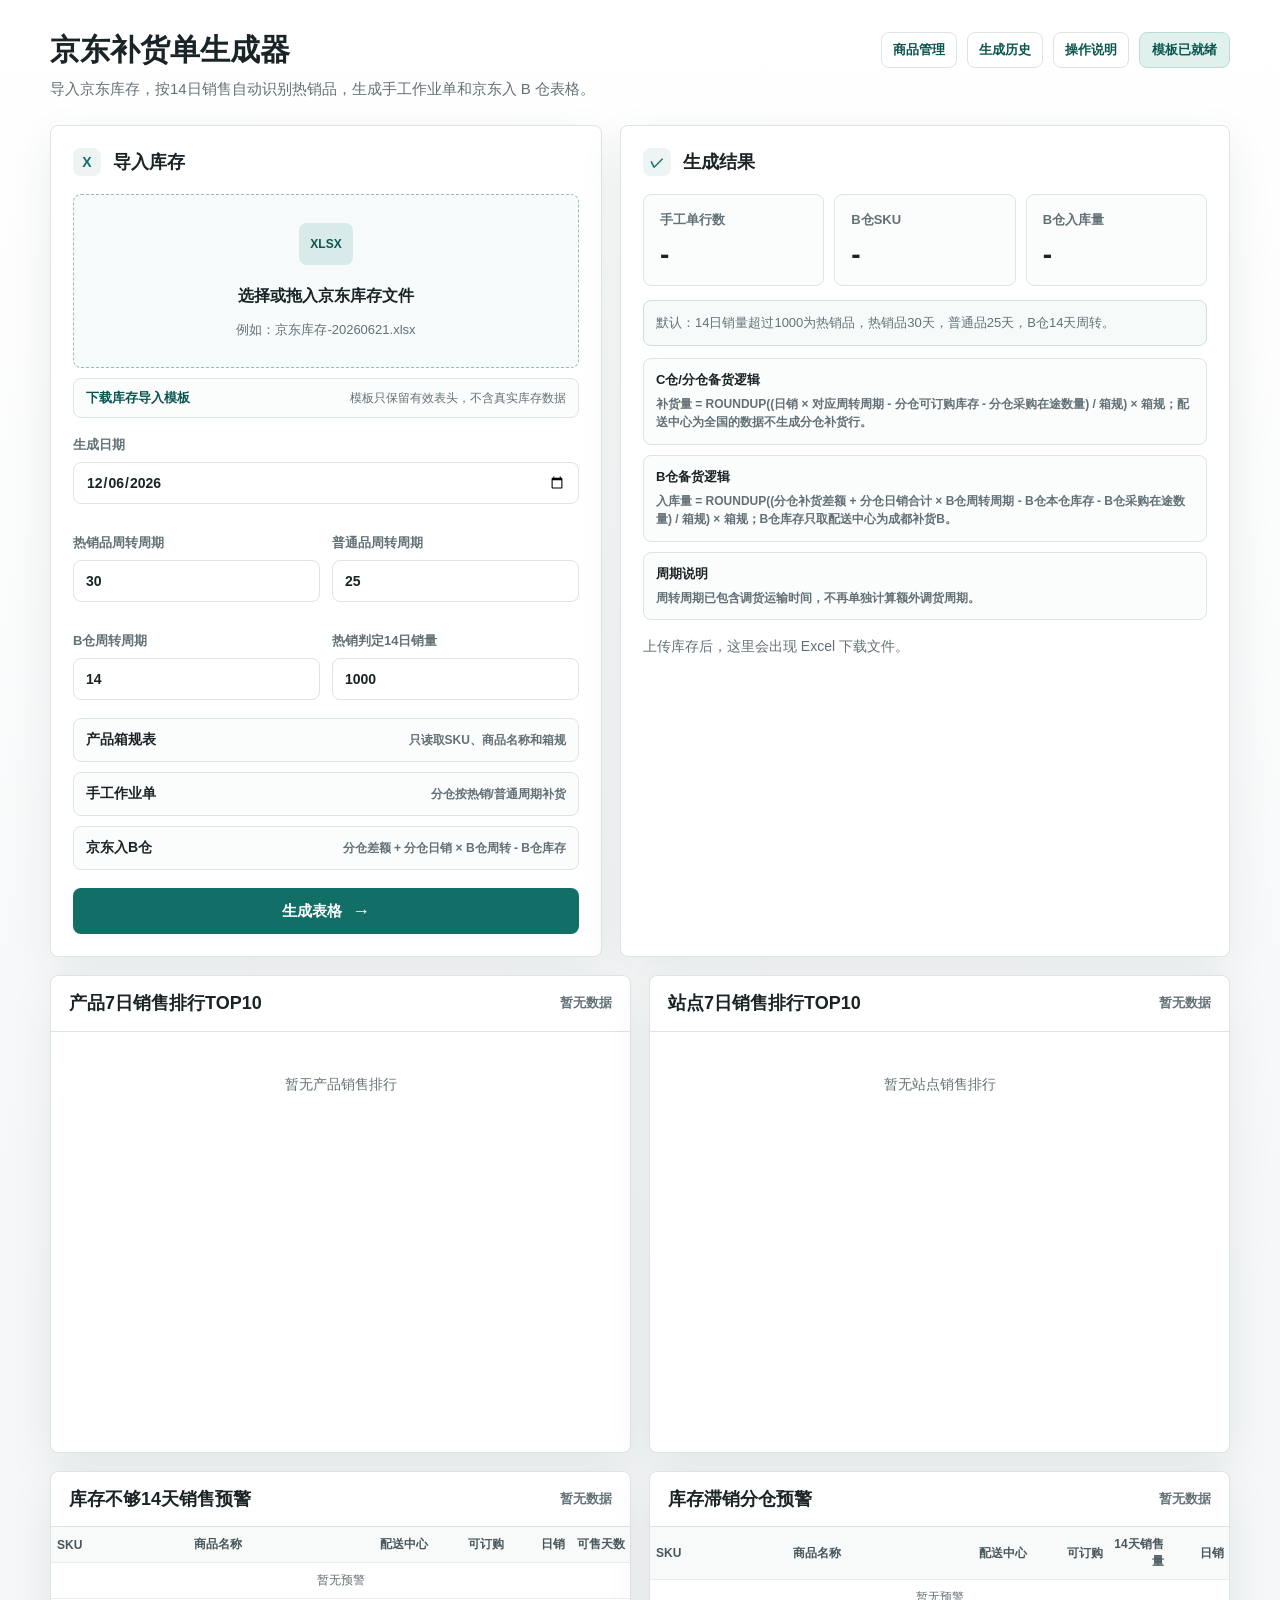
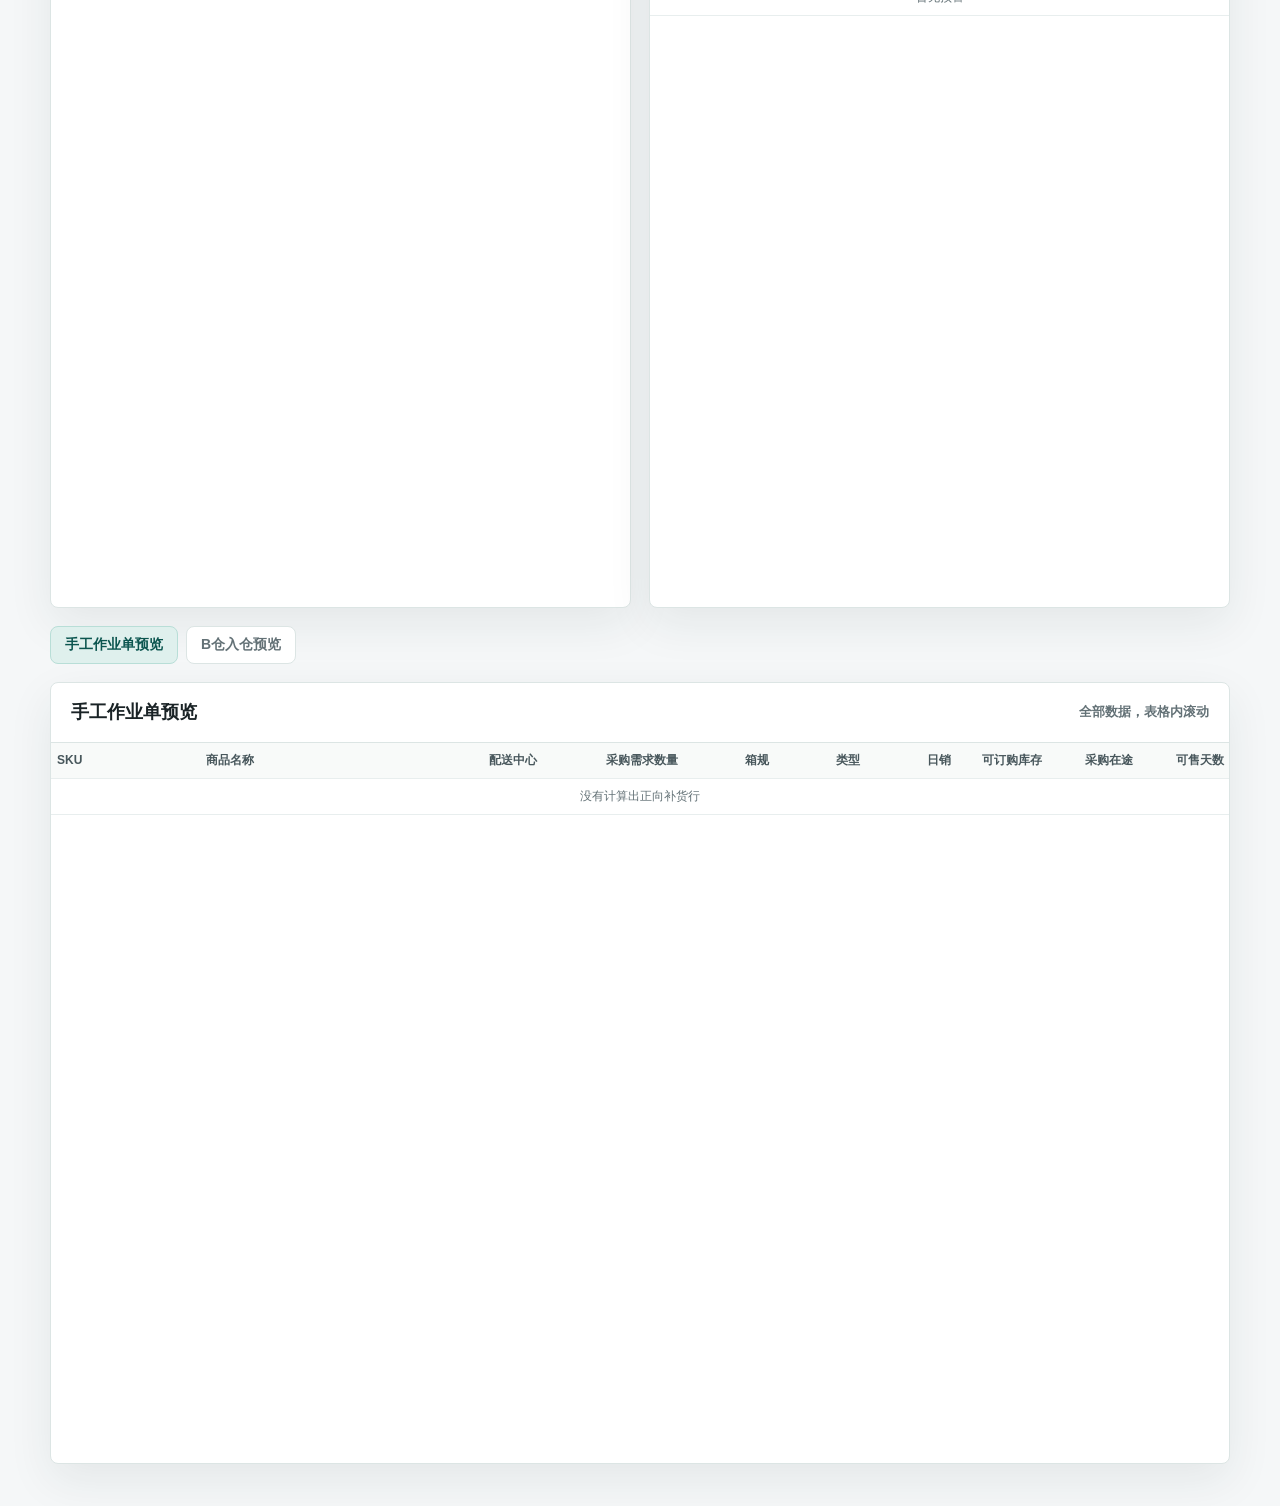
==== commit f6e16255: "Flip ranking charts to horizontal axis" ====
--- a/static/index.html
+++ b/static/index.html
@@ -5,7 +5,7 @@
     <meta name="viewport" content="width=device-width, initial-scale=1" />
     <meta name="robots" content="noindex, nofollow, noarchive, nosnippet, noimageindex" />
     <title>京东补货单生成器</title>
-    <link rel="stylesheet" href="/static/styles.css?v=20260625-docs-template1" />
+    <link rel="stylesheet" href="/static/styles.css?v=20260630-axis-ranking1" />
   </head>
   <body>
     <main class="shell">
@@ -211,7 +211,7 @@
         </div>
       </section>
     </main>
-    <script src="/static/app.js?v=20260630-bar-ranking1"></script>
+    <script src="/static/app.js?v=20260630-axis-ranking1"></script>
   </body>
 </html>
 
--- a/static/styles.css
+++ b/static/styles.css
@@ -558,24 +558,27 @@
 }
 
 .chart-list {
-  min-height: 310px;
+  min-height: 420px;
   padding: 16px 18px 18px;
 }
 
 .bar-chart {
   display: grid;
-  grid-template-columns: repeat(10, minmax(0, 1fr));
-  align-items: end;
-  gap: 8px;
-  min-height: 276px;
+  gap: 9px;
 }
 
 .bar-item {
   display: grid;
-  grid-template-rows: 18px 150px 18px 34px 16px 18px;
+  grid-template-columns: 52px minmax(160px, 1.15fr) minmax(180px, 1fr) 58px;
+  grid-template-areas:
+    "rank title plot value"
+    "rank sub plot value";
+  column-gap: 10px;
+  row-gap: 2px;
+  align-items: center;
   min-width: 0;
-  gap: 4px;
-  align-items: end;
+  padding: 8px 0;
+  border-bottom: 1px solid #edf1ef;
 }
 
 .bar-value,
@@ -587,63 +590,59 @@
   white-space: nowrap;
   overflow: hidden;
   text-overflow: ellipsis;
-  text-align: center;
 }
 
 .bar-value {
+  grid-area: value;
   color: #26373c;
-  font-size: 12px;
+  font-size: 13px;
   font-weight: 900;
+  text-align: right;
   font-variant-numeric: tabular-nums;
 }
 
 .bar-plot {
-  display: flex;
-  align-items: flex-end;
-  height: 150px;
-  padding: 0 2px;
-  border-bottom: 1px solid #dce5e4;
+  grid-area: plot;
+  display: flex;
+  align-items: center;
+  height: 22px;
+  overflow: hidden;
+  border-radius: 999px;
   background:
-    linear-gradient(to top, rgba(220, 229, 228, 0.64) 1px, transparent 1px) 0 0 / 100% 25%;
+    linear-gradient(to right, rgba(220, 229, 228, 0.74) 1px, transparent 1px) 0 0 / 25% 100%,
+    #edf1ef;
 }
 
 .bar-fill {
-  width: 100%;
-  min-height: 4px;
-  border-radius: 8px 8px 3px 3px;
-  background: linear-gradient(180deg, #f0a13a, #126f68);
-  box-shadow: 0 8px 16px rgba(18, 111, 104, 0.14);
+  height: 100%;
+  min-width: 3px;
+  border-radius: inherit;
+  background: linear-gradient(90deg, #126f68, #f0a13a);
+  box-shadow: 8px 0 16px rgba(18, 111, 104, 0.14);
 }
 
 .bar-rank {
+  grid-area: rank;
   color: var(--accent-dark);
   font-size: 11px;
   font-weight: 900;
+  text-align: left;
 }
 
 .bar-title {
-  align-self: start;
+  grid-area: title;
   color: var(--ink);
-  font-size: 12px;
+  font-size: 13px;
   font-weight: 850;
-  line-height: 1.25;
-  white-space: normal;
-  display: -webkit-box;
-  -webkit-line-clamp: 2;
-  -webkit-box-orient: vertical;
+  text-align: left;
 }
 
 .bar-sub {
+  grid-area: sub;
   color: var(--muted);
   font-size: 11px;
   font-weight: 650;
-}
-
-.bar-money {
-  color: #425157;
-  font-size: 11px;
-  font-weight: 800;
-  font-variant-numeric: tabular-nums;
+  text-align: left;
 }
 
 .warning-panel {
